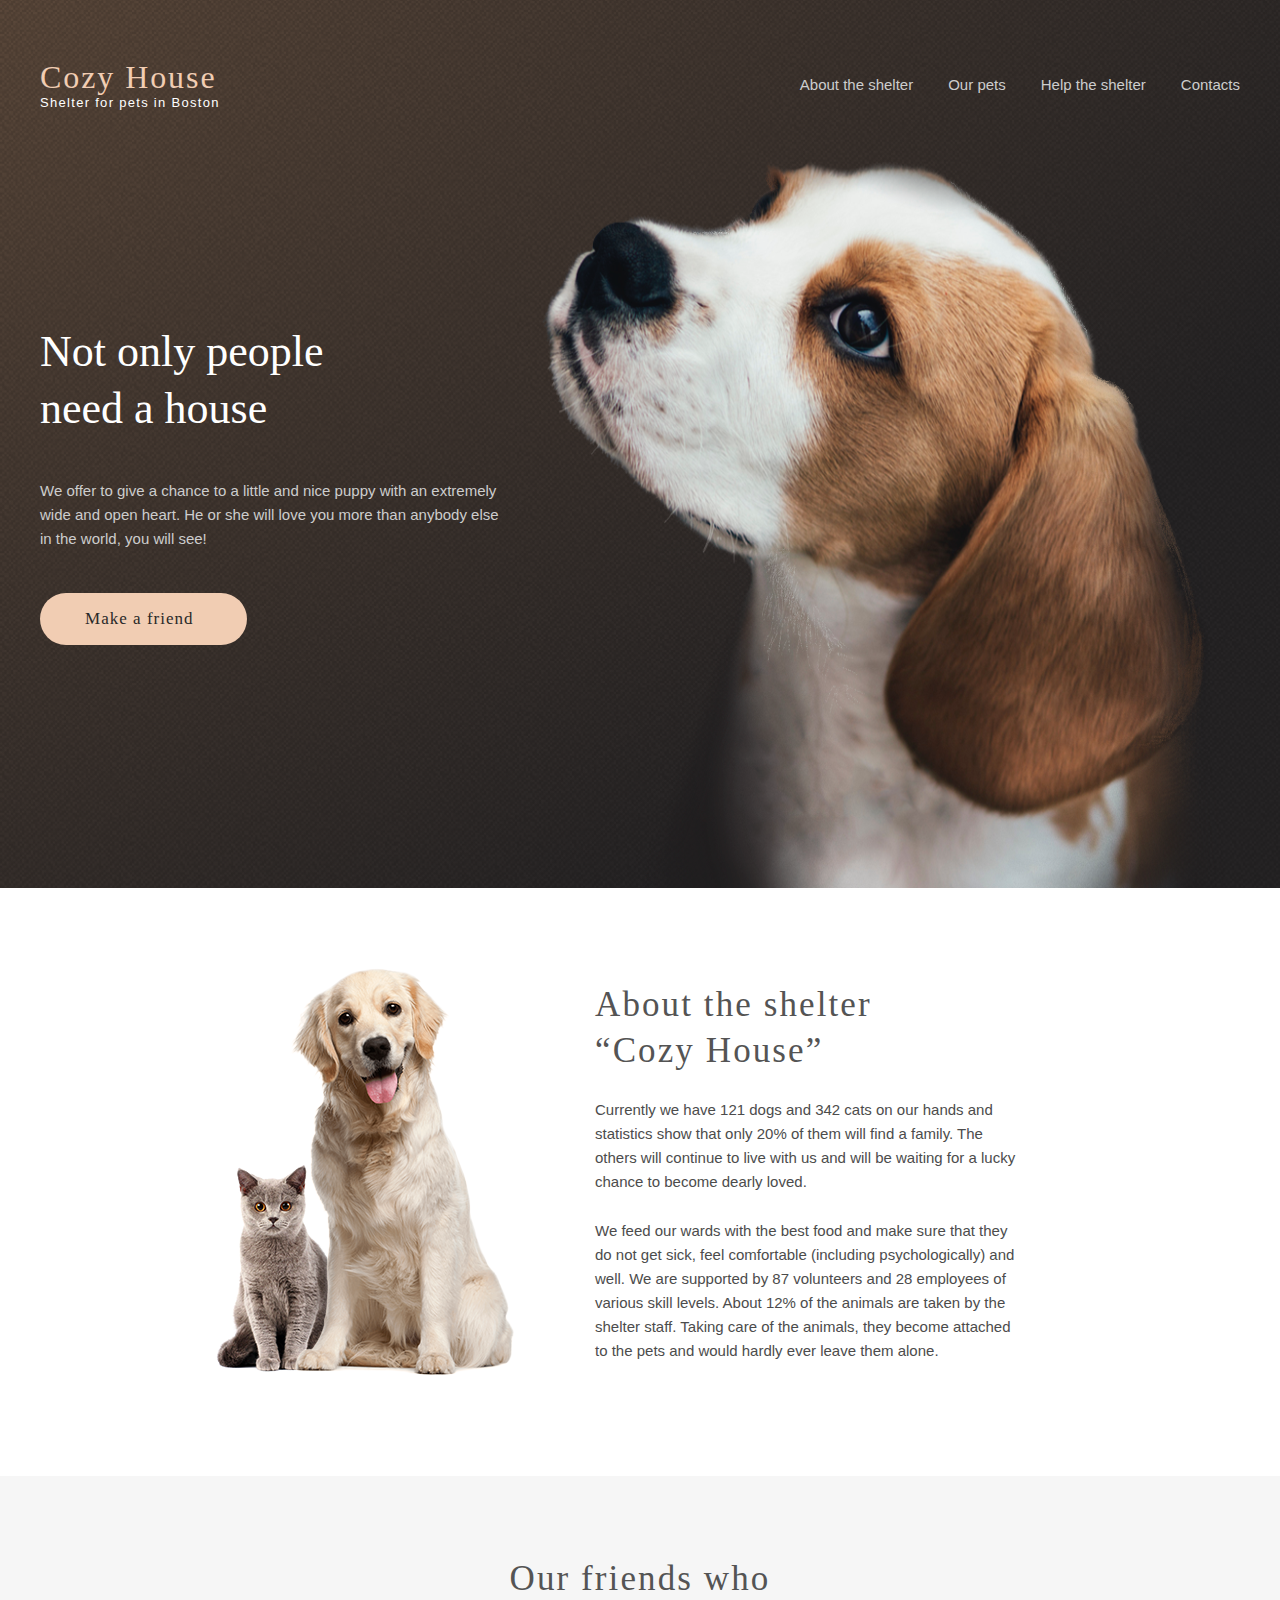
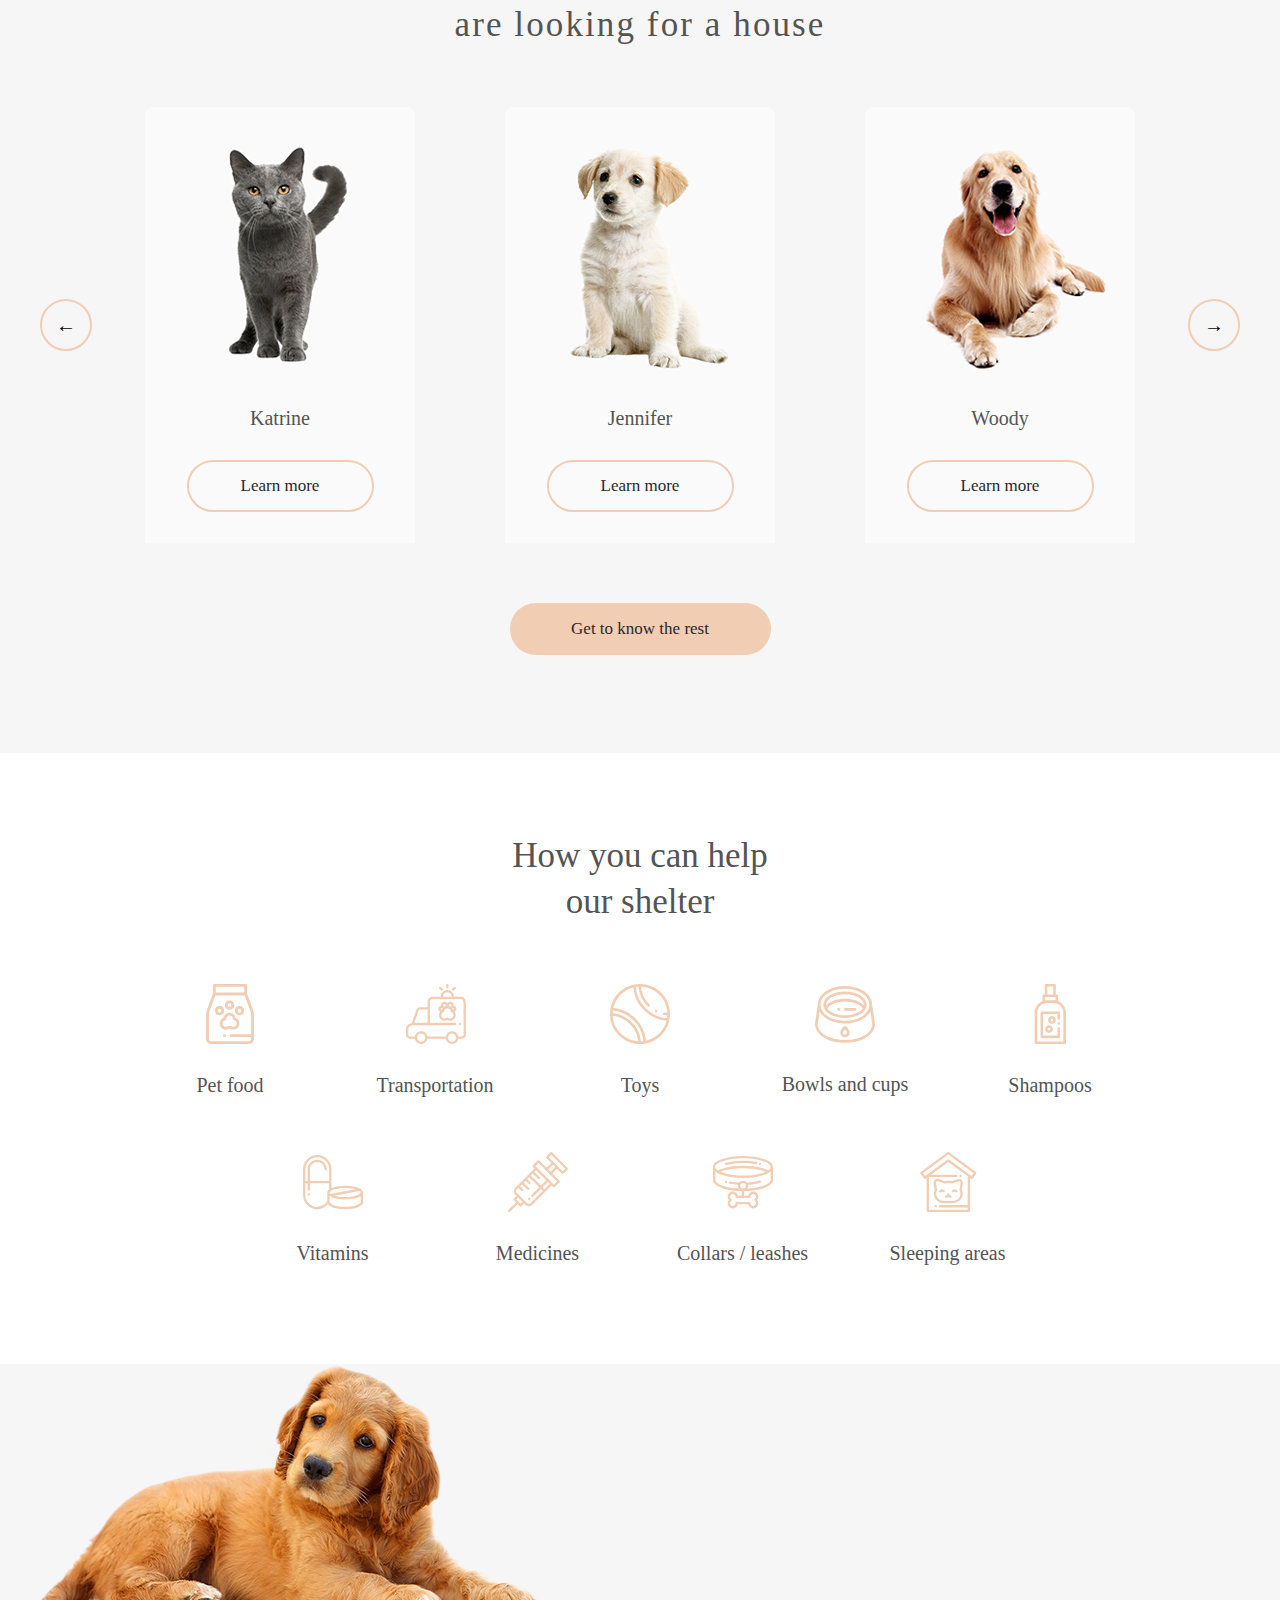
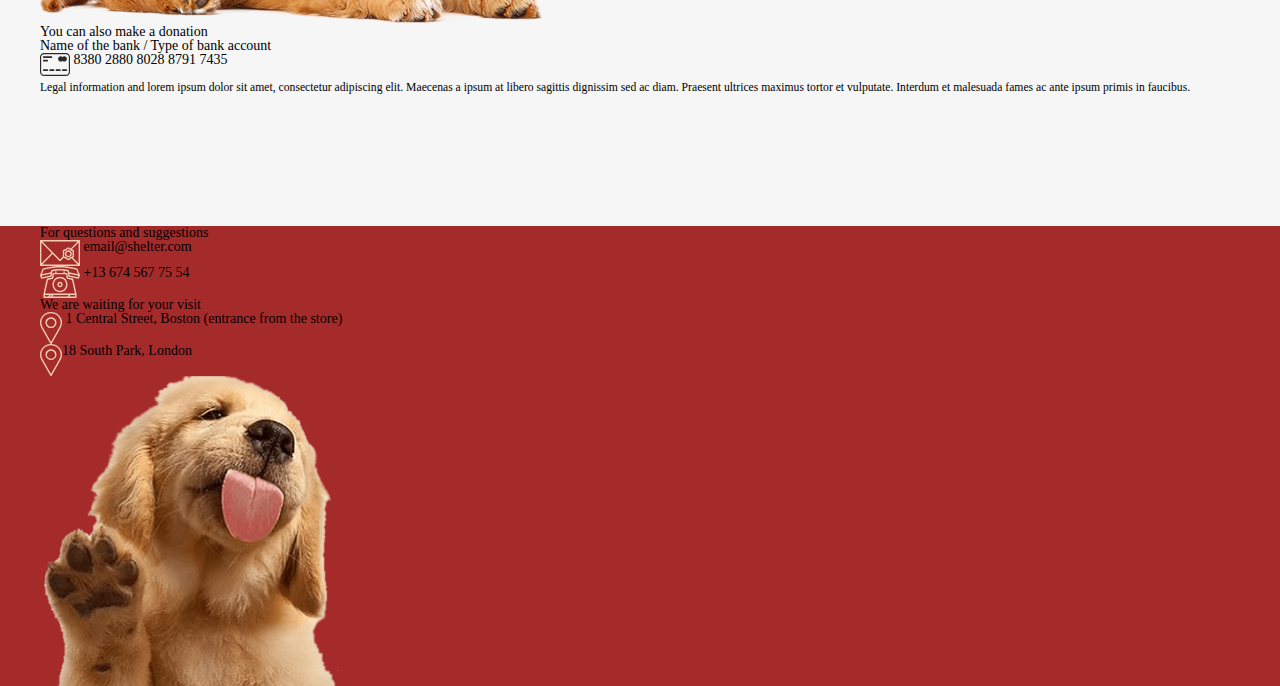
==== index.html @ f9732e04 "add base file" ====
<!DOCTYPE html>
<html lang="en">
<head>
    <meta charset="UTF-8">
    <meta http-equiv="X-UA-Compatible" content="IE=edge">
    <meta name="viewport" content="width=device-width, initial-scale=1.0">
    <link rel="stylesheet" href="style.css">
    <title>Cozy House</title>
</head>
<body>
    <header>
        <div class="wrapper">
            <div id="logo">
                <h2>Cozy House</h2>
                <sub>Shelter for pets in Boston</sub>
            </div>
            <nav>
                <a href="#">About the shelter</a>
                <a href="#">Our pets</a>
                <a href="#">Help the shelter</a>
                <a href="#">Contacts</a>
            </nav>
        </div>
    </header>
    <main>
        
            <article class="start-screen"><div class="wrapper">
                <div class="info">
                    <h2>Not only people need a house</h2>
                    <p>We offer to give a chance to a little and nice puppy with an extremely wide and open heart. 
                        He or she will love you more than anybody else in the world, you will see!</p>
                    <button>Make a friend</button>
                </div>
                <img src="./img/start-screen-puppy.svg" alt="puppy" width="698" height="728">
            </div>
            </article>

            <article class="about">
                <div class="wrapper">
                    <img src="./img/about-pets.svg" alt="" width="300" height="408">
                    <div class="info">
                        
                        <h2>About the shelter “Cozy House”</h2>
                        <p>Currently we have 121 dogs and 342 cats on our hands and statistics show that only 20% of them will find a family.
                        The others will continue to live with us and will be waiting for a lucky chance to become dearly loved.
                        </p>
                        <p>We feed our wards with the best food and make sure that they do not get sick, feel comfortable 
                            (including psychologically) and well. We are supported by 87 volunteers and 28 employees of various skill levels.
                            About 12% of the animals are taken by the shelter staff. 
                            Taking care of the animals, they become attached to the pets and would hardly ever leave them alone.
                        </p>
                    </div>
                </div>
            </article>

            <article class="pets">
                <div class="wrapper">
                    <h2>Our friends who </br> are looking for a house</h2>
                    <div class="slider">
                        <div class="arrow">
                            &#8592;
                        </div>
                        <div class="cards">
                            <figure>
                                <img src="./img/pets-katrine.svg" alt="" width="270" height="270">
                                <figcaption>
                                    Katrine
                                    
                                </figcaption>
                                <button>Learn more</button>
                            </figure>
                            <figure>
                                <img src="./img/pets-jennifer.svg" alt="" width="270" height="270">
                                <figcaption>
                                    Jennifer
                                    
                                </figcaption>
                                <button>Learn more</button>
                            </figure>
                            <figure>
                                <img src="./img/pets-woody.svg" alt="" width="270" height="270">
                                <figcaption>
                                    Woody
                                   
                                </figcaption>
                                <button>Learn more</button>
                            </figure>
                        </div>
                        <div class="arrow">
                            &#8594;
                        </div>
                    </div>
                    <button id="pets-button">Get to know the rest</button>
                </div>
            </article>

            <article class="help">
                <div class="wrapper">
                    <h2>How you can help our shelter</h2>
                    <div class="help-list">
                        <figure>
                            <img src="./img/icons/Vector.svg" alt="">
                            <figcaption>Pet food</figcaption>
                        </figure>
                        <figure>
                            <img src="./img/icons/transportation.svg" alt="">
                            <figcaption>Transportation</figcaption>
                        </figure>
                        <figure>
                            <img src="./img/icons/toys.svg" alt="">
                            <figcaption>Toys</figcaption>
                        </figure>
                        <figure>
                            <img src="./img/icons/bowls-and-cups.svg" alt="">
                            <figcaption>Bowls and cups</figcaption>
                        </figure>
                        <figure>
                            <img src="./img/icons/shampoos.svg" alt="">
                            <figcaption>Shampoos</figcaption>
                        </figure>
                        <figure>
                            <img src="./img/icons/icon-vitamins.svg" alt="">
                            <figcaption>Vitamins</figcaption>
                        </figure>
                        <figure>
                            <img src="./img/icons/icon-medicines.svg" alt="">
                            <figcaption>Medicines</figcaption>
                        </figure>
                        <figure>
                            <img src="./img/icons/icon-collars-leashes.svg" alt="">
                            <figcaption>Collars / leashes</figcaption>
                        </figure>
                        <figure>
                            <img src="./img/icons/icon-sleeping-area.svg" alt="">
                            <figcaption>Sleeping areas</figcaption>
                        </figure>
                    </div>
            </div>
            </article>

            <article class="donation"><div class="wrapper">
                    <img src="./img/donation-dog.svg" alt="">
                    <div class="info">
                        <h2>You can also make a donation</h2>
                        <p class="card-info">Name of the bank / Type of bank account</p>
                        <p class="card-number"> <img src="./img/credit-card.svg" alt=""> 8380 2880 8028 8791 7435</p>
                        <sub>Legal information and lorem ipsum dolor sit amet, consectetur adipiscing elit. 
                             Maecenas a ipsum at libero sagittis dignissim sed ac diam. 
                            Praesent ultrices maximus tortor et vulputate. Interdum et malesuada fames ac ante ipsum primis in faucibus.</sub>
                    </div>
            </div>
            </article>
        
        
    </main>
    <footer>
        <div class="wrapper">
            <div class="contacts">
                <h2>For questions and suggestions</h2>
                <p class="email"><img src="./img/mail.svg" alt=""> email@shelter.com</p>
                <p class="phone"><img src="./img/phone.svg" alt=""> +13 674 567 75 54</p>
            </div>
            <div class="adress">
                <h2>We are waiting for your visit</header>
                <p class="email"><img src="./img/pin.svg" alt=""> 1 Central Street, Boston (entrance from the store)</p>
                <p class="phone"><img src="./img/pin.svg" alt="">18 South Park, London </p>
            </div>
            <img src="./img/footer-puppy.svg" alt="">
        </div>
    </footer>
</body>  
</html>
---- style.css ----
/*Обнуление*/
* {
  padding: 0;
  margin: 0;
  border: 0;
}

*, *:before, *:after {
  -moz-box-sizing: border-box;
  -webkit-box-sizing: border-box;
  box-sizing: border-box;
}

:focus, :active {
  outline: none;
}

a:focus, a:active {
  outline: none;
}

nav, footer, header, aside {
  display: block;
}

html, body {
  height: 100%;
  width: 100%;
  font-size: 100%;
  line-height: 1;
  font-size: 14px;
  -ms-text-size-adjust: 100%;
  -moz-text-size-adjust: 100%;
  -webkit-text-size-adjust: 100%;
  
}
body{
  overflow-x: hidden;
}
input, button, textarea {
  font-family: inherit;
}

input::-ms-clear {
  display: none;
}

button {
  cursor: pointer;
}

button::-moz-focus-inner {
  padding: 0;
  border: 0;
}

a, a:visited {
  text-decoration: none;
}

a:hover {
  text-decoration: none;
}

ul li {
  list-style: none;
}

img {
  vertical-align: top;
}

h1, h2, h3, h4, h5, h6 {
  font-size: inherit;
  font-weight: 400;
}

/*--------------------*/
/*/*/

header{
  position: absolute;
  height: 60px;
  margin: 60px 0 0 0;
  padding: 0;
  width: 100%;

}
.wrapper{
  width: 1200px;
  margin: auto;
}

header .wrapper{
  display: flex;
  flex-direction: row;
  justify-content: space-between;
 
}

#logo{
  display: flex;
  flex-direction: column;
}

#logo h2{
  font-family: 'Georgia';
  font-style: normal;
  font-weight: 400;
  font-size: 32px;
  line-height: 110%;
  display: flex;
  align-items: center;
  letter-spacing: 0.06em;
  color: #F1CDB3;
}
#logo sub{
  font-family: 'Arial';
  font-style: normal;
  font-weight: 400;
  font-size: 13px;
  line-height: 15px;
  display: flex;
  align-items: center;
  letter-spacing: 0.1em;
  color: #FFFFFF;
}

nav{
  display: flex;
  flex-direction: row;
  align-items: center;
}
nav a{
  font-family: 'Arial';
  font-style: normal;
  font-weight: 400;
  font-size: 15px;
  line-height: 160%;
  color: #CDCDCD;
  margin-left: 35px;
}
nav a:hover{
  color: #FAFAFA;
  border-bottom: #FAFAFA 3px solid;
}


.start-screen{
  background-image: url('./img/start-screen-gradient-background.svg');
  background-position: center;
  background-size: cover;
  height: 100%;
  padding-top: 160px;
}
.start-screen .wrapper{

  display: flex;
  flex-direction: row;
  justify-content: space-between;
  flex-wrap: nowrap;
}

.start-screen .info{
  margin-top: 163px;
}

.start-screen .info h2{
  width: 310px;
  font-family: 'Georgia';
  font-size: 44px;
  line-height: 130%;
  display: flex;
  align-items: center;
  color: #FFFFFF;
}

.start-screen .info p{
  width: 460px;
  font-family: 'Arial';
  font-size: 15px;
  line-height: 160%;
  display: flex;
  align-items: center;
  color: #CDCDCD;
  margin: 42px 0;
}
.start-screen .info button{
  display: flex;
  align-items: center;
  padding: 15px 45px;
  width: 207px;
  height: 52px;
  background: #F1CDB3;
  border-radius: 100px;
  font-size: 17px;
  line-height: 130%;
  letter-spacing: 0.06em;
  color: #292929;
}

.about{
height: 588px;
}
.about .wrapper{
display: flex;
flex-direction: row;
justify-content: space-between;
}

.about .wrapper img{
margin: 80px 0 0 175px;
}
.about .wrapper .info{
margin: 94px  215px 0 0;
}

.about .wrapper .info h2{
max-width: 370px;
font-family: 'Georgia';
font-size: 35px;
line-height: 130%;
display: flex;
align-items: center;
letter-spacing: 0.06em;
color: #545454;
}

.about .wrapper .info p{
max-width: 430px;
font-family: 'Arial';
font-size: 15px;
line-height: 160%;
color: #4C4C4C;
margin: 25px 0;
font-style: normal;
font-weight: 400;
}

.pets{
height: 877px;
background: #F6F6F6;
}
.pets .wrapper{
display: flex;
flex-direction: column;
align-items: center;
}
.pets .wrapper h2{
font-family: 'Georgia';
font-size: 35px;
line-height: 130%;
text-align: center;
letter-spacing: 0.06em;
color: #545454;
max-width: 400px;
margin: 80px 0 60px 0;
}

.slider{
width: 100%;
display: flex;
flex-direction: row;
align-items: center;
justify-content: space-between;
}
.cards{
display: flex;
flex-direction: row;
align-items: center;
justify-content: space-between;
width: 990px;
}
.cards figure{
width: 270px;
height: 436px;

display: flex;
flex-direction: column;
align-items: center;
background-color: #FAFAFA;
border-radius: 9px 9px 0px 0px;
}

.cards figure figcaption{
font-family: 'Georgia';
font-size: 20px;
line-height: 23px;
color: #545454;
margin: 30px 0;

}

.cards figure button{
width: 187px;
height: 52px;
border: 2px solid #F1CDB3;
border-radius: 26px;
background-color: #FAFAFA;
font-family: 'Georgia';
font-size: 17px;
line-height: 130%;
color: #292929;
}

.slider .arrow{
display: flex;
align-items: center;
justify-content: center;
width: 52px;
height: 52px;
border: 2px solid #F1CDB3;
box-sizing: border-box;
border-radius: 50%;
font-size: 20px;
font-weight: 800;
}
#pets-button{
font-family: 'Georgia';
font-size: 17px;
line-height: 130%;
color: #292929;
display: flex;
align-items: center;
justify-content: center;
width: 261px;
height: 52px;
background: #F1CDB3;
border-radius: 100px;
margin-top: 60px;
}

.help{
height: 611px;
}

.help .wrapper{
  display: flex;
  flex-direction: column;
  align-items: center;
}
.help .wrapper h2{
  width: 308px;
  font-family: 'Georgia';
  font-size: 35px;
  line-height: 130%;
  color: #545454;
  text-align: center;
  margin: 80px 0 60px 0;
}

.help .wrapper .help-list{
  display: flex;
  flex-direction: row;
  flex-wrap: wrap;
  justify-content: center;
  width: 1025px;
}
.help figure{
  width: 205px;
  font-family: 'Georgia';
  font-size: 20px;
  line-height: 115%;
  display: flex;
  flex-direction: column;
  align-items: center;
  justify-content: center;
  color: #545454;
  margin-bottom: 55px;
}
.help figcaption{
  margin-top: 30px;
}


.donation{
height: 462px;
background: #F6F6F6;
}


footer{

width: 100%;
background-color: brown;
}
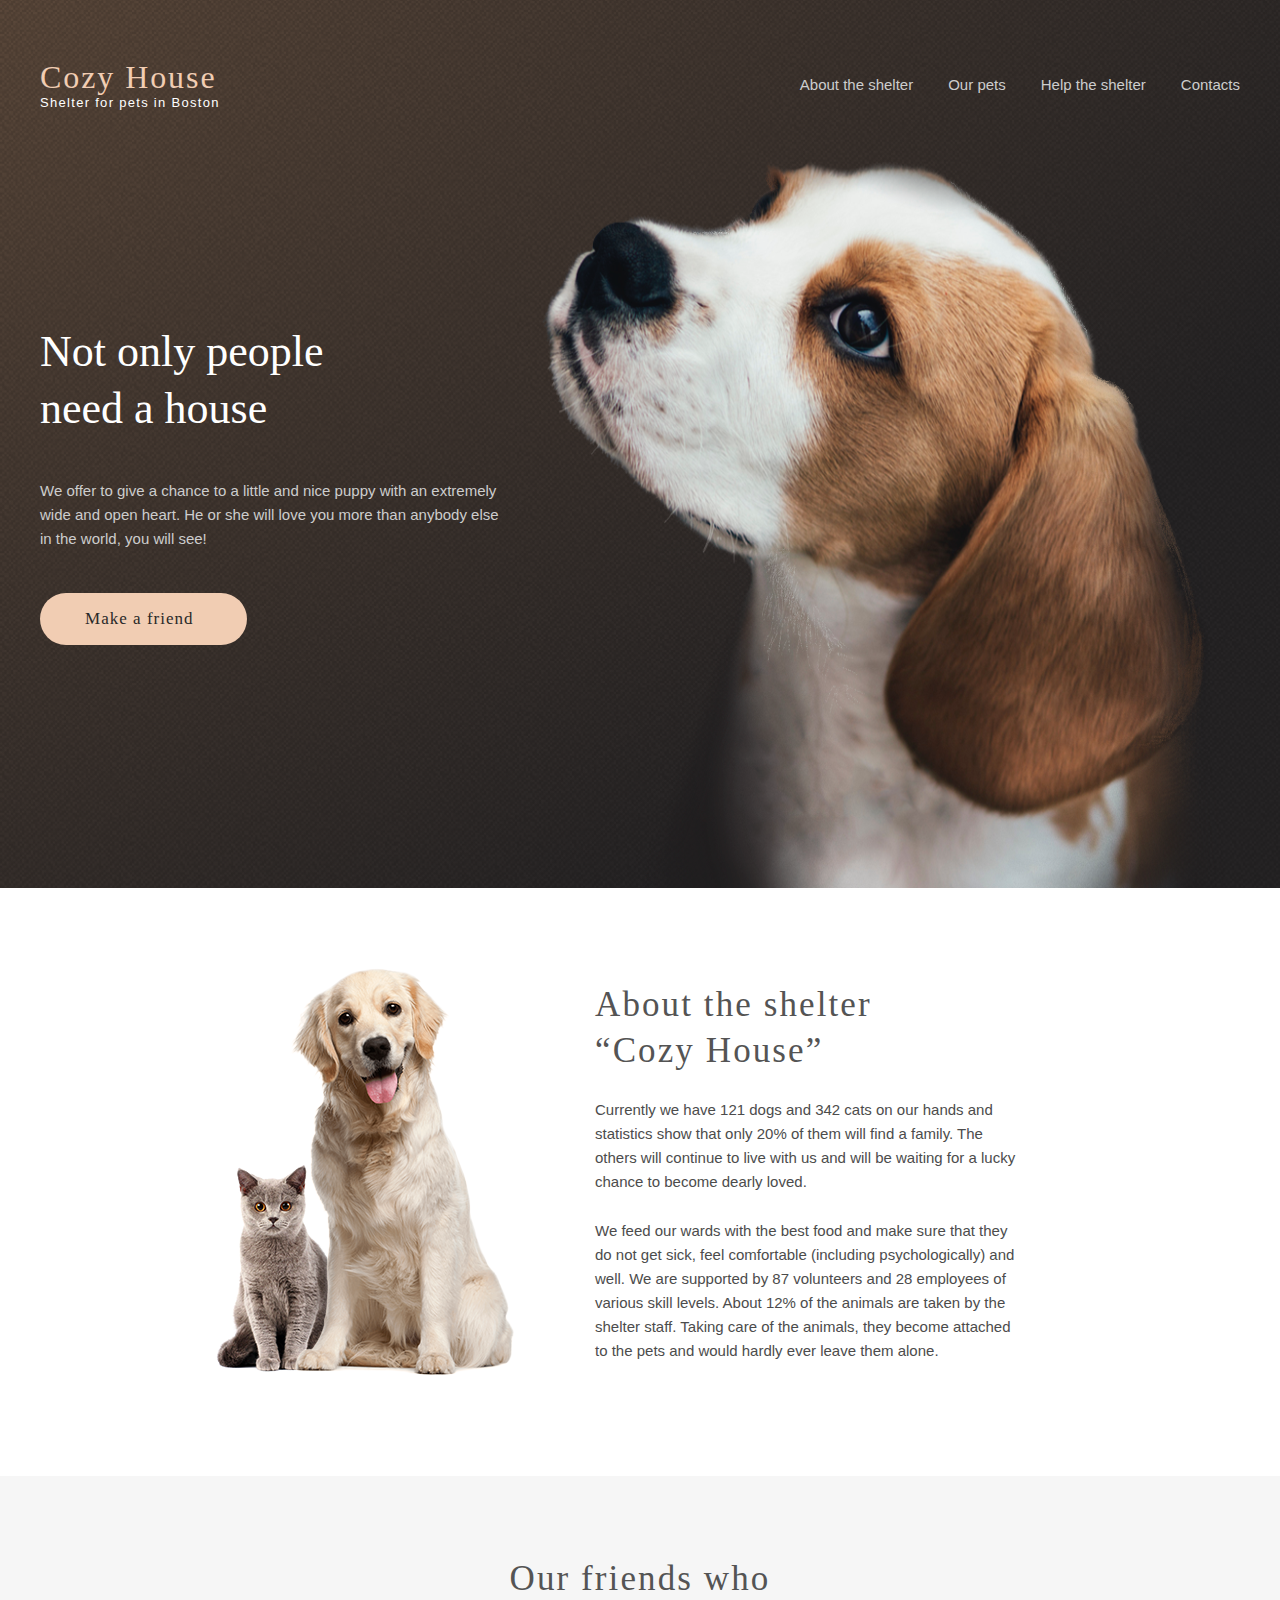
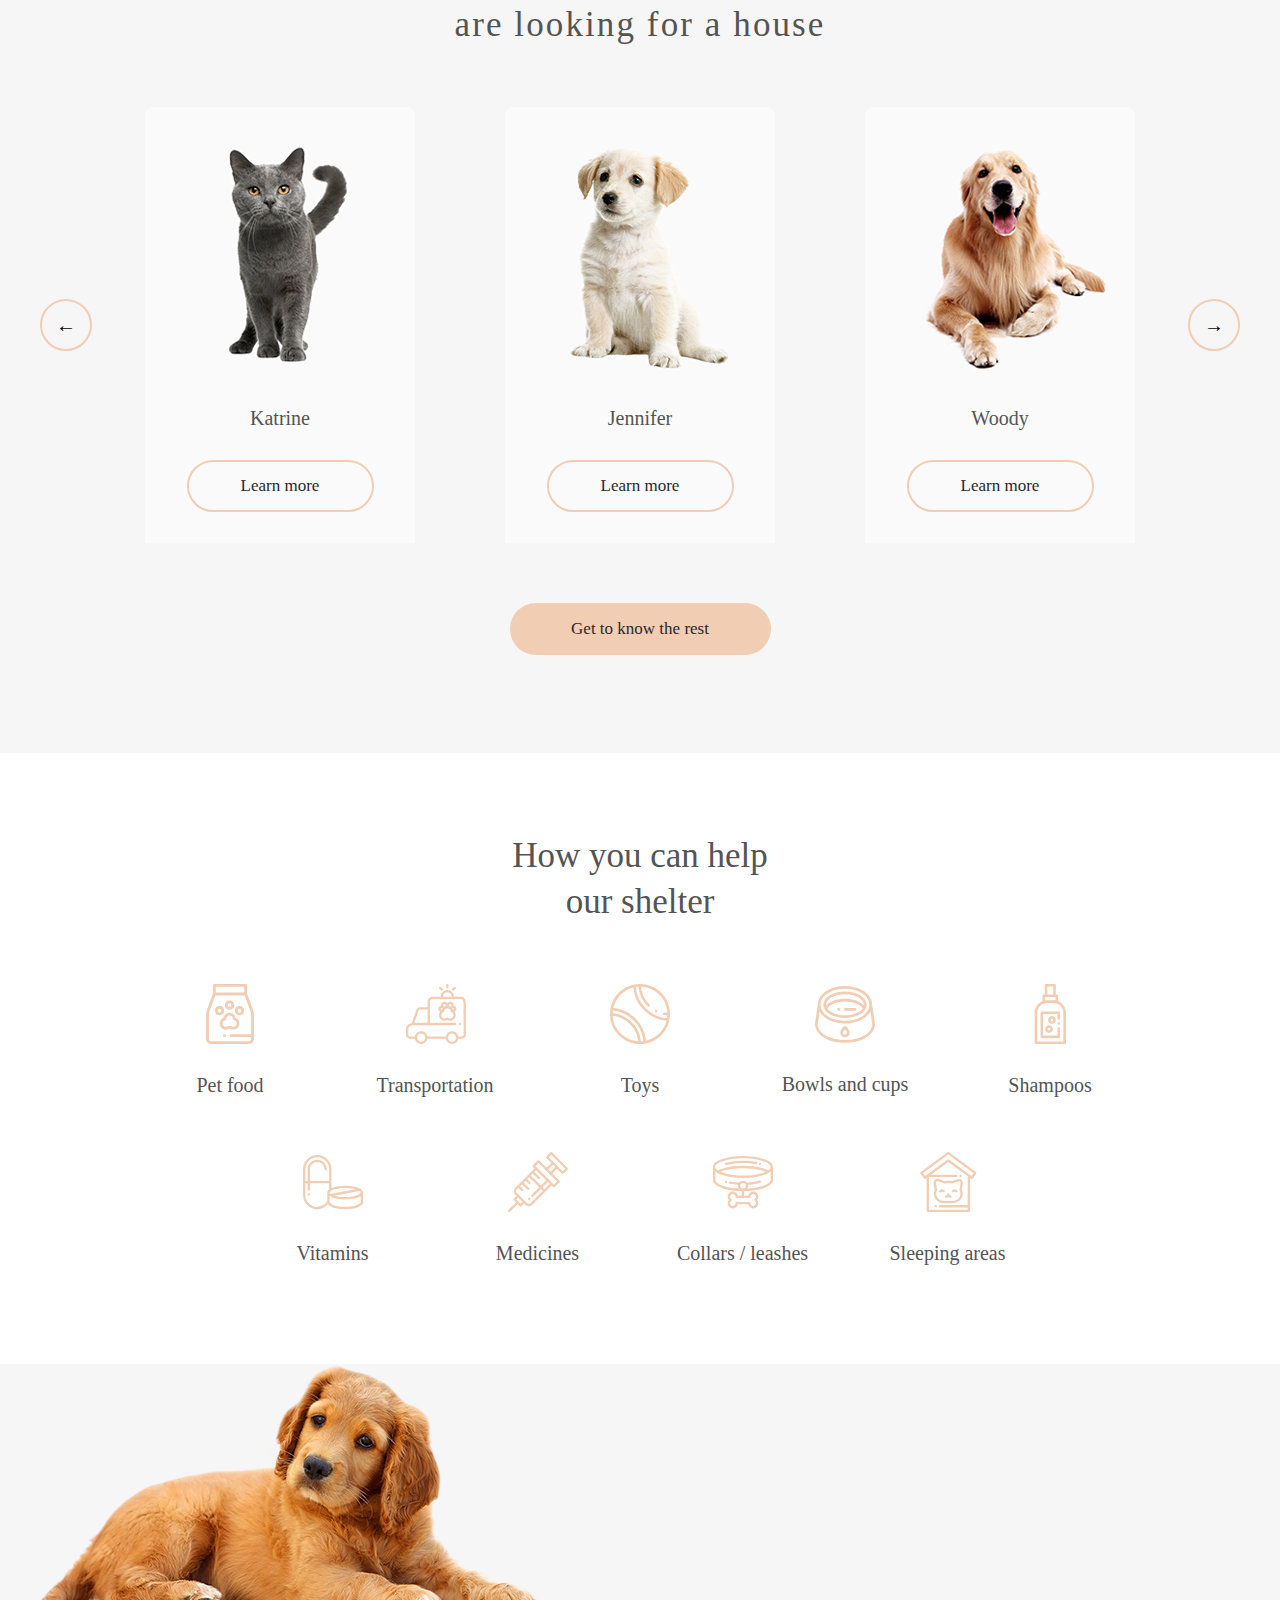
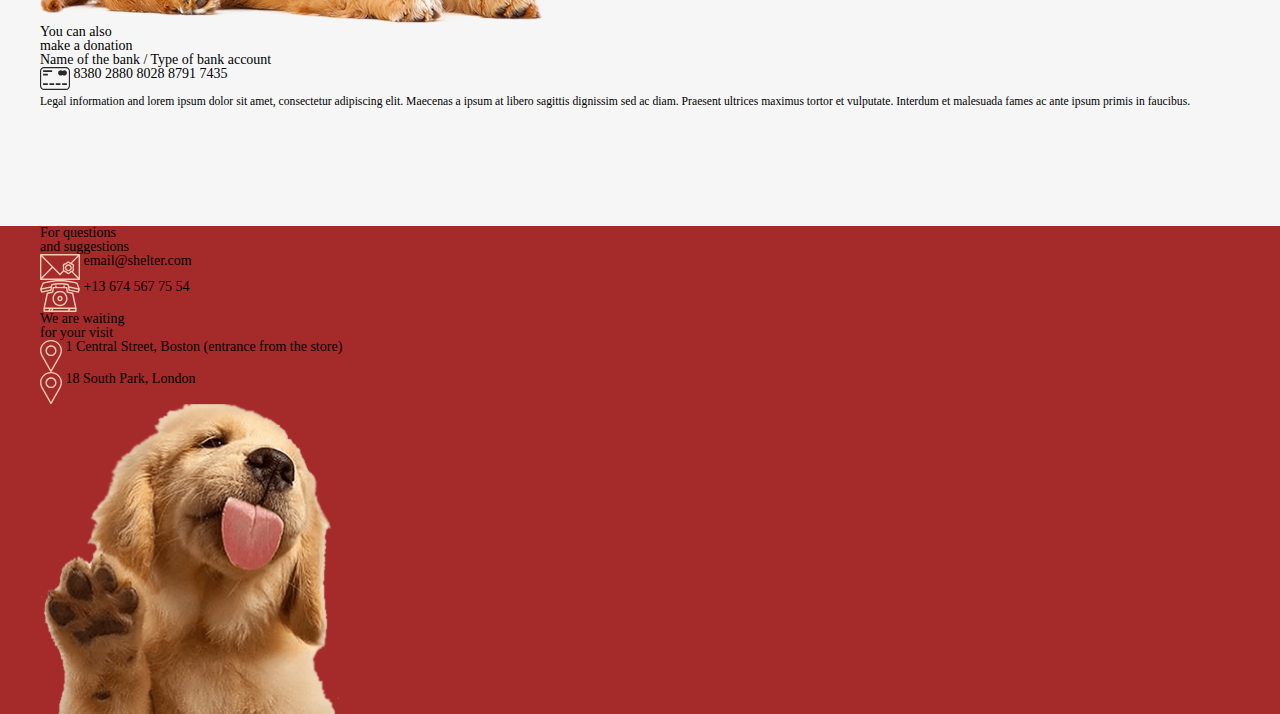
==== commit 15eb367f: "add our pets" ====
--- a/index.html
+++ b/index.html
@@ -138,17 +138,18 @@
             </div>
             </article>
 
-            <article class="donation"><div class="wrapper">
-                    <img src="./img/donation-dog.svg" alt="">
+            <article class="donation">
+                <div class="wrapper">
+                    <img id="donation-dog" src="./img/donation-dog.svg" alt="">
                     <div class="info">
-                        <h2>You can also make a donation</h2>
+                        <h2>You can also </br> make a donation</h2>
                         <p class="card-info">Name of the bank / Type of bank account</p>
-                        <p class="card-number"> <img src="./img/credit-card.svg" alt=""> 8380 2880 8028 8791 7435</p>
+                        <p class="card-number"> <img src="./img/credit-card.svg" alt=""> <span>8380 2880 8028 8791 7435</span></p>
                         <sub>Legal information and lorem ipsum dolor sit amet, consectetur adipiscing elit. 
                              Maecenas a ipsum at libero sagittis dignissim sed ac diam. 
                             Praesent ultrices maximus tortor et vulputate. Interdum et malesuada fames ac ante ipsum primis in faucibus.</sub>
                     </div>
-            </div>
+                </div>
             </article>
         
         
@@ -156,16 +157,16 @@
     <footer>
         <div class="wrapper">
             <div class="contacts">
-                <h2>For questions and suggestions</h2>
+                <h2>For questions <br> and suggestions</h2>
                 <p class="email"><img src="./img/mail.svg" alt=""> email@shelter.com</p>
                 <p class="phone"><img src="./img/phone.svg" alt=""> +13 674 567 75 54</p>
             </div>
             <div class="adress">
-                <h2>We are waiting for your visit</header>
-                <p class="email"><img src="./img/pin.svg" alt=""> 1 Central Street, Boston (entrance from the store)</p>
-                <p class="phone"><img src="./img/pin.svg" alt="">18 South Park, London </p>
+                <h2>We are waiting <br> for your visit</h2>
+                <p class="adress"><img src="./img/pin.svg" alt=""> <span> 1 Central Street, Boston (entrance from the store)</span></p>
+                <p class="adress"><img src="./img/pin.svg" alt=""> <span>18 South Park, London</span> </p>
             </div>
-            <img src="./img/footer-puppy.svg" alt="">
+            <img id="footer-puppy" src="./img/footer-puppy.svg" alt="" width="300" height="310" >
         </div>
     </footer>
 </body>  
